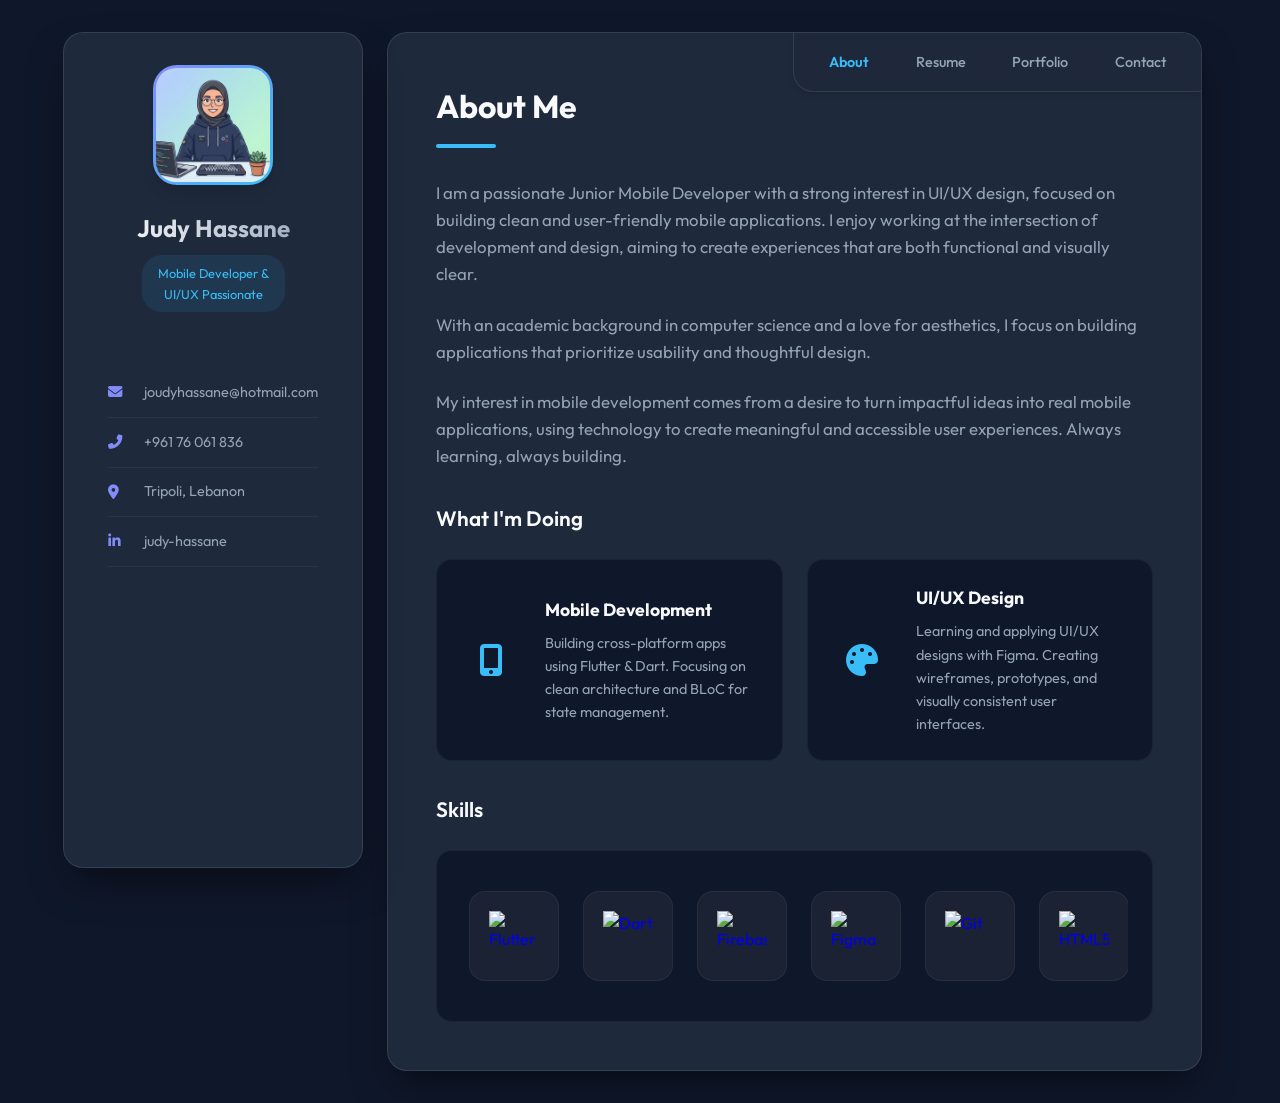
==== index.html @ ca2f1ab5 "Add portfolio files" ====
<!DOCTYPE html>
<html lang="en">

<head>
    <meta charset="UTF-8">
    <meta name="viewport" content="width=device-width, initial-scale=1.0">
    <meta name="description" content="Portfolio of Judy Hassane - Junior Mobile Developer & UI/UX Designer">
    <title>Judy Hassane | Mobile Developer & UI/UX Passionate</title>
    <link rel="stylesheet" href="style.css">
    <!-- FontAwesome -->
    <link rel="stylesheet" href="https://cdnjs.cloudflare.com/ajax/libs/font-awesome/6.4.0/css/all.min.css">
    <link rel="icon" href="images/avatar.png" type="image/png">

    <!-- EmailJS SDK -->
    <script type="text/javascript" src="https://cdn.jsdelivr.net/npm/@emailjs/browser@4/dist/email.min.js"></script>
    <script type="text/javascript">
        (function () {
            // Initialize EmailJS with Public Key
            emailjs.init({
                publicKey: "FmgMgXdOmCPGoeEEW",
            });
        })();
    </script>
</head>

<body>
    <div class="app-container">
        <!-- Sidebar -->
        <aside class="sidebar">
            <div class="profile-section">
                <div class="avatar-container">
                    <div class="avatar">
                        <img src="images/avatar.png" alt="Judy Hassane Profile">
                    </div>
                </div>
                <div class="profile-details">
                    <h1 class="name">Judy Hassane</h1>
                    <div class="role">Mobile Developer & <br> UI/UX Passionate</div>
                </div>
                <button class="info-toggle" id="info-toggle">
                    <span>Show Contacts</span>
                    <i class="fas fa-chevron-down"></i>
                </button>
            </div>

            <div class="sidebar-info-wrapper">
                <div class="contact-info">
                    <div class="info-item">
                        <i class="fas fa-envelope"></i>
                        <span><a href="mailto:joudyhassane@hotmail.com">joudyhassane@hotmail.com</a></span>
                    </div>
                    <div class="info-item">
                        <i class="fas fa-phone-alt"></i>
                        <span>+961 76 061 836</span>
                    </div>
                    <div class="info-item">
                        <i class="fas fa-map-marker-alt"></i>
                        <span>Tripoli, Lebanon</span>
                    </div>
                    <div class="info-item">
                        <i class="fab fa-linkedin-in"></i>
                        <span><a href="https://www.linkedin.com/in/judy-hassane" target="_blank">judy-hassane</a></span>
                    </div>
                </div>

                <!-- <div class="social-links">
                    <a href="https://github.com/JudyHassane" class="social-btn" aria-label="GitHub"><i
                            class="fab fa-github"></i></a>
                </div> -->
            </div>
        </aside>

        <!-- Main Content -->
        <main class="main-content">
            <!-- Navbar -->
            <nav class="navbar">
                <a href="#about" class="nav-link active">About</a>
                <a href="#resume" class="nav-link">Resume</a>
                <a href="#portfolio" class="nav-link">Portfolio</a>
                <a href="#contact" class="nav-link">Contact</a>
            </nav>

            <!-- About Section -->
            <section id="about" class="section active">
                <h2 class="section-title animate-on-scroll">About Me</h2>

                <div class="about-text animate-on-scroll">
                    <p>
                        I am a passionate Junior Mobile Developer with a strong interest in UI/UX design, focused on
                        building clean and user-friendly mobile applications. I enjoy working at the intersection of
                        development and design, aiming to create experiences that are both functional and visually
                        clear.
                    </p>
                    <p>
                        With an academic background in computer science and a love for aesthetics, I focus on building
                        applications that prioritize usability and thoughtful design.
                    </p>
                    <p>
                        My interest in mobile development comes from a desire to turn impactful ideas into real mobile
                        applications, using technology to create meaningful and accessible user experiences. Always
                        learning, always building.

                    </p>
                </div>

                <div class="sub-section animate-on-scroll">
                    <h3 class="subtitle">What I'm Doing</h3>
                    <div class="doing-grid">
                        <div class="card">
                            <div class="card-icon"><i class="fas fa-mobile-alt"></i></div>
                            <div class="card-content">
                                <h4>Mobile Development</h4>
                                <p>Building cross-platform apps using Flutter & Dart. Focusing on clean
                                    architecture and BLoC for state management.</p>
                            </div>
                        </div>
                        <div class="card">
                            <div class="card-icon"><i class="fas fa-palette"></i></div>
                            <div class="card-content">
                                <h4>UI/UX Design</h4>
                                <p>Learning and applying UI/UX designs with Figma.
                                    Creating wireframes, prototypes, and visually consistent user interfaces.</p>
                            </div>
                        </div>
                    </div>
                </div>

                <div class="sub-section animate-on-scroll">
                    <h3 class="subtitle">Skills</h3>
                    <div class="card">
                        <div class="skills-grid">
                            <div class="skill-list">
                                <a href="https://flutter.dev" target="_blank" rel="noopener noreferrer"
                                    class="skill-tag" title="Flutter">
                                    <img src="https://cdn.jsdelivr.net/gh/devicons/devicon@latest/icons/flutter/flutter-original.svg"
                                        alt="Flutter">
                                </a>
                                <a href="https://dart.dev" target="_blank" rel="noopener noreferrer" class="skill-tag"
                                    title="Dart">
                                    <img src="https://cdn.jsdelivr.net/gh/devicons/devicon@latest/icons/dart/dart-original.svg"
                                        alt="Dart">
                                </a>


                                <a href="https://firebase.google.com" target="_blank" rel="noopener noreferrer"
                                    class="skill-tag" title="Firebase">
                                    <img src="https://cdn.jsdelivr.net/gh/devicons/devicon@latest/icons/firebase/firebase-plain.svg"
                                        alt="Firebase">
                                </a>
                                <a href="https://www.figma.com" target="_blank" rel="noopener noreferrer"
                                    class="skill-tag" title="Figma">
                                    <img src="https://cdn.jsdelivr.net/gh/devicons/devicon@latest/icons/figma/figma-original.svg"
                                        alt="Figma">
                                </a>
                                <a href="https://git-scm.com/" target="_blank" rel="noopener noreferrer"
                                    class="skill-tag" title="Git">
                                    <img src="https://cdn.jsdelivr.net/gh/devicons/devicon@latest/icons/git/git-original.svg"
                                        alt="Git">
                                </a>
                                <a href="https://developer.mozilla.org/en-US/docs/Web/HTML" target="_blank"
                                    rel="noopener noreferrer" class="skill-tag" title="HTML5">
                                    <img src="https://cdn.jsdelivr.net/gh/devicons/devicon@latest/icons/html5/html5-original.svg"
                                        alt="HTML5">
                                </a>
                                <a href="https://developer.mozilla.org/en-US/docs/Web/CSS" target="_blank"
                                    rel="noopener noreferrer" class="skill-tag" title="CSS3">
                                    <img src="https://cdn.jsdelivr.net/gh/devicons/devicon@latest/icons/css3/css3-original.svg"
                                        alt="CSS3">
                                </a>
                                <a href="https://developer.mozilla.org/en-US/docs/Web/JavaScript" target="_blank"
                                    rel="noopener noreferrer" class="skill-tag" title="JavaScript">
                                    <img src="https://cdn.jsdelivr.net/gh/devicons/devicon@latest/icons/javascript/javascript-original.svg"
                                        alt="JavaScript">
                                </a>

                            </div>
                        </div>
                    </div>
                </div>
            </section>

            <!-- Resume Section -->
            <section id="resume" class="section">
                <h2 class="section-title animate-on-scroll">Resume</h2>

                <div class="timeline-container">
                    <h3 class="subtitle animate-on-scroll"><i class="fas fa-user-graduate"></i> &nbsp; Education</h3>
                    <div class="timeline animate-on-scroll">
                        <div class="timeline-item">
                            <h4 class="timeline-title">Master 2 in Web Development</h4>
                            <span class="timeline-date">2022 - 2025</span>
                            <p>Lebanese University, Fanar</p>

                        </div>
                        <div class="timeline-item">
                            <h4 class="timeline-title">BS in Computer Science</h4>
                            <span class="timeline-date">2019 - 2022</span>
                            <p>Online Academy</p>

                        </div>
                    </div>

                    <h3 class="subtitle animate-on-scroll"><i class="fas fa-briefcase"></i> &nbsp; Experience</h3>
                    <div class="timeline animate-on-scroll">
                        <div class="timeline-item">
                            <h4 class="timeline-title">Flutter Development Intern</h4>
                            <span class="timeline-date">May 2025 - Oct 2025</span>
                            <p>Intalio - Beirut, Lebanon</p>
                            <div class="timeline-desc text-muted">
                                <ul>
                                    <li>Developed a Flutter mobile app from scratch.</li>
                                    <li>Worked with Firebase for database management.</li>
                                    <li>Used clean architecture and BLoC for state management.</li>
                                </ul>
                            </div>
                        </div>
                        <div class="timeline-item">
                            <h4 class="timeline-title">UI/UX Designer Intern</h4>
                            <span class="timeline-date">Aug 2024 - Nov 2024</span>
                            <p>SeekMake - Tunisia, Remote</p>
                            <div class="timeline-desc text-muted">
                                <ul>
                                    <li>Designed mobile interfaces and user flows using Figma.</li>
                                    <li>Improved UX by redesigning screens based on user feedback.</li>
                                </ul>
                            </div>
                        </div>
                    </div>

                    <div style="margin-top: 2rem; display: flex; justify-content: flex-end;">
                        <a href="CV_JudyHassane.pdf" target="_blank" class="submit-btn animate-on-scroll"
                            style="padding: 0.8rem 1.5rem; width: auto; text-decoration: none;">
                            Download CV <i class="fas fa-download"></i>
                        </a>
                    </div>
                </div>
            </section>

            <!-- Portfolio Section -->
            <section id="portfolio" class="section">
                <h2 class="section-title animate-on-scroll">Portfolio</h2>

                <div class="filter-buttons animate-on-scroll">
                    <button class="filter-btn active" data-filter="all">All</button>
                    <button class="filter-btn" data-filter="app">Mobile</button>
                    <button class="filter-btn" data-filter="ui">UI/UX </button>
                </div>

                <div class="portfolio-grid animate-on-scroll">
                    <!-- Project 1 -->
                    <a href="project.html?id=donation-app" class="project-card" data-category="app"
                        style="text-decoration: none; color: inherit; display: block;">
                        <div class="project-img">
                            <img src="images/noor.jpg" alt="Donation App">
                            <div class="project-overlay">
                                <span class="social-btn"><i class="fas fa-eye"></i></span>
                            </div>
                        </div>
                        <div class="project-content">
                            <h4 class="project-title">Donation Mobile App</h4>
                            <span class="project-category">Flutter App</span>
                        </div>
                    </a>



                    <!-- Project 2 -->
                    <a href="project.html?id=ui-projects" class="project-card" data-category="ui"
                        style="text-decoration: none; color: inherit; display: block;">
                        <div class="project-img">
                            <img src="images/ui.jpg" alt="Learning Designs">
                            <div class="project-overlay">
                                <span class="social-btn"><i class="fas fa-eye"></i></span>
                            </div>
                        </div>
                        <div class="project-content">
                            <h4 class="project-title">UI/UX Learning Projects</h4>
                            <span class="project-category">UI/UX Design</span>
                        </div>
                    </a>

                    <!-- Project 3 -->
                    <a href="project.html?id=mini" class="project-card" data-category="app"
                        style="text-decoration: none; color: inherit; display: block;">
                        <div class="project-img">
                            <img src="images/flutte.jpg" alt="Mini Flutter Apps">
                            <div class="project-overlay">
                                <span class="social-btn"><i class="fas fa-eye"></i></span>
                            </div>
                        </div>
                        <div class="project-content">
                            <h4 class="project-title">Mini Flutter Projects</h4>
                            <span class="project-category">Flutter App</span>
                        </div>
                    </a>

                    <!-- Project 4 -->
                    <a href="project.html?id=ui-internship" class="project-card" data-category="ui"
                        style="text-decoration: none; color: inherit; display: block;">
                        <div class="project-img">
                            <img src="images/intern.jpg" alt="UI/UX Internship">
                            <div class="project-overlay">
                                <span class="social-btn"><i class="fas fa-eye"></i></span>
                            </div>
                        </div>
                        <div class="project-content">
                            <h4 class="project-title">UI/UX Internship</h4>
                            <span class="project-category">UI/UX Design</span>
                        </div>
                    </a>


                </div>
            </section>

            <!-- Contact Section -->
            <section id="contact" class="section">
                <h2 class="section-title animate-on-scroll">Contact</h2>

                <div class="contact-container animate-on-scroll">
                    <p style="margin-bottom: 2rem; color: var(--text-muted);">
                        Feel free to reach out to me for any questions or opportunities.
                    </p>

                    <form id="contact-form" class="contact-form">
                        <div class="form-row">
                            <div class="form-group">
                                <input type="text" name="from_name" class="form-input" placeholder="Your Name" required>
                            </div>
                            <div class="form-group">
                                <input type="email" name="from_email" class="form-input" placeholder="Your Email"
                                    required>
                            </div>
                        </div>
                        <div class="form-group">
                            <input type="text" name="subject" class="form-input" placeholder="Subject" required>
                        </div>
                        <div class="form-group">
                            <textarea class="form-input" rows="5" name="message" placeholder="Your Message" required
                                style="resize: none;"></textarea>
                        </div>
                        <button type="submit" class="submit-btn">
                            <i class="fas fa-paper-plane"></i> Send Message
                        </button>
                    </form>
                </div>
            </section>
        </main>
    </div>

    <script src="script.js"></script>
</body>

</html>
---- style.css ----
/* Fonts */
@import url('https://fonts.googleapis.com/css2?family=Outfit:wght@300;400;500;600;700&display=swap');

html {
    scrollbar-gutter: stable;
}

:root {
    --body-bg: #0f172a;
    /* Lighter background */
    --bg-color: #0f172a;
    /* Slate 900 - Portfolio Container */
    --sidebar-bg: #1e293b;
    /* Slate 800 */
    --card-bg: #0f172a;
    /* Darker card bg for contrast inside panels */
    --card-hover: #334155;
    /* Slate 700 */
    --primary-color: #38bdf8;
    /* Sky 400 */
    --secondary-color: #818cf8;
    /* Indigo 400 */
    --text-main: #f8fafc;
    /* Slate 50 */
    --text-muted: #94a3b8;
    /* Slate 400 */
    --shadow: 0 4px 6px -1px rgb(0 0 0 / 0.1), 0 2px 4px -2px rgb(0 0 0 / 0.1);
    --shadow-lg: 0 10px 15px -3px rgb(0 0 0 / 0.1), 0 4px 6px -4px rgb(0 0 0 / 0.1);
    --radius: 16px;
    --transition: 0.3s cubic-bezier(0.4, 0, 0.2, 1);
}

* {
    margin: 0;
    padding: 0;
    box-sizing: border-box;
}

body {
    font-family: 'Outfit', sans-serif;
    background-color: var(--body-bg);
    color: var(--text-main);
    line-height: 1.6;
    overflow-x: hidden;
    padding: 2rem 0;
    /* Add padding to body to ensure top/bottom spacing */
}

/* Animations */
@keyframes fadeInUp {
    from {
        opacity: 0;
        transform: translateY(20px);
    }

    to {
        opacity: 1;
        transform: translateY(0);
    }
}

.fade-in-up {
    animation: fadeInUp 0.6s ease-out forwards;
}

/* Layout */
.app-container {
    display: flex;
    min-height: 90vh;
    /* Reduced from 100vh to fit with margins */
    width: 90%;
    /* Slightly smaller width */
    max-width: 1200px;
    /* Reduced max-width to center and narrow right side */
    margin: 0 auto;
    background-color: transparent;
    /* Add gap between panels */
    gap: 1.5rem;
    /* Remove wrapper styling */
    border-radius: 0;
    box-shadow: none;
    position: relative;
    /* Align items to start for sticky behavior */
    align-items: flex-start;
}

/* Sidebar */
.sidebar {
    width: 300px;
    background: var(--sidebar-bg);
    padding: 2rem;
    display: flex;
    flex-direction: column;
    align-items: center;
    position: sticky;
    top: 2rem;
    /* Stick with consistent offset */
    min-height: calc(100vh - 4rem);
    max-height: calc(100vh - 4rem);
    overflow-y: auto;
    scrollbar-width: none;
    -ms-overflow-style: none;
    border: 1px solid rgba(255, 255, 255, 0.1);
    border-radius: 20px;
    box-shadow: 0 20px 40px -10px rgba(0, 0, 0, 0.5);
    z-index: 10;
    transition: transform 0.3s ease;
    flex-shrink: 0;
}

.sidebar::-webkit-scrollbar {
    display: none;
}

.profile-section {
    text-align: center;
    margin-bottom: 2rem;
    position: relative;
    width: 100%;
}

.info-toggle {
    margin-top: 1.5rem;
    background: rgba(255, 255, 255, 0.05);
    border: 1px solid rgba(255, 255, 255, 0.1);
    color: var(--primary-color);
    padding: 0.6rem 1.2rem;
    border-radius: 12px;
    font-size: 0.85rem;
    cursor: pointer;
    display: none;
    /* Hidden on desktop */
    align-items: center;
    justify-content: center;
    gap: 0.5rem;
    transition: var(--transition);
    font-family: inherit;
    font-weight: 500;
    margin-left: auto;
    margin-right: auto;
}

.info-toggle:hover {
    background: rgba(56, 189, 248, 0.1);
    border-color: var(--primary-color);
}

.info-toggle i {
    transition: transform 0.3s ease;
    font-size: 0.8rem;
}

.sidebar.active .info-toggle i {
    transform: rotate(180deg);
}

.avatar-container {
    width: 120px;
    height: 120px;
    margin: 0 auto 1.5rem;
    border-radius: 24px;
    /* Squircle nicely */
    overflow: hidden;
    background: linear-gradient(135deg, var(--secondary-color), var(--primary-color));
    padding: 3px;
    box-shadow: var(--shadow-lg);
}

.avatar img {
    width: 100%;
    height: 100%;
    object-fit: cover;
    border-radius: 20px;
    background-color: var(--bg-color);
}

.name {
    font-size: 1.5rem;
    font-weight: 700;
    margin-bottom: 0.5rem;
    background: linear-gradient(to right, #fff, var(--text-muted));
    -webkit-background-clip: text;
    background-clip: text;
    -webkit-text-fill-color: transparent;
}

.role {
    font-size: 0.8rem;
    color: var(--primary-color);
    background: rgba(56, 189, 248, 0.1);
    padding: 0.5rem 1rem;
    border-radius: 20px;
    display: inline-block;
    margin-bottom: 1.5rem;
}

.contact-info {
    width: 100%;
    margin-bottom: 2rem;
}

.info-item {
    display: flex;
    align-items: center;
    gap: 1rem;
    padding: 0.8rem 0;
    border-bottom: 1px solid rgba(255, 255, 255, 0.05);
    color: var(--text-muted);
    font-size: 0.9rem;
}

.info-item a {
    color: inherit;
    text-decoration: none;
    transition: var(--transition);
}

.info-item a:hover {
    color: var(--primary-color);
    text-decoration: underline;
}

.info-item i {
    color: var(--secondary-color);
    width: 20px;
}

.social-links {
    display: flex;
    gap: 1rem;
    justify-content: center;
    margin-top: auto;
    margin-bottom: 0.5rem;
}

.social-btn {
    width: 40px;
    height: 40px;
    border-radius: 50%;
    background: rgba(255, 255, 255, 0.05);
    display: flex;
    align-items: center;
    justify-content: center;
    color: var(--text-muted);
    transition: var(--transition);
    text-decoration: none;
}

.social-btn:hover {
    background: var(--primary-color);
    color: white;
    transform: translateY(-3px);
    box-shadow: 0 5px 15px rgba(56, 189, 248, 0.3);
}

/* Main Content */
.main-content {
    flex: 1;
    /* margin-left: 300px; REMOVED because sidebar is now flex item */
    padding: 3rem;
    position: relative;
    width: 100%;
    /* Take remaining space */
    /* Standalone card styles */
    background: var(--sidebar-bg);
    /* Match sidebar color */
    border: 1px solid rgba(255, 255, 255, 0.1);
    border-radius: 20px;
    box-shadow: 0 20px 40px -10px rgba(0, 0, 0, 0.5);
    min-height: calc(100vh - 4rem);
    /* Ensure consistent height */
    min-width: 0;
    /* Prevent flex item from expanding beyond available space */
}

/* Navbar */
.navbar {
    position: absolute;
    top: 0;
    right: 0;
    background: rgba(30, 41, 59, 0.8);
    backdrop-filter: blur(12px);
    padding: 0.5rem 1rem;
    /* Round inner corner for the "tab" look */
    border-bottom-left-radius: 20px;
    /* Round outer corner to match the main card's radius perfectly */
    border-top-right-radius: 20px;
    border: 1px solid rgba(255, 255, 255, 0.1);
    /* Remove borders touching the edge to blend in */
    border-top: none;
    border-right: none;
    z-index: 20;
    display: flex;
    gap: 0.5rem;
    box-shadow: var(--shadow);
}

.nav-link {
    color: var(--text-muted);
    text-decoration: none;
    padding: 0.6rem 1.2rem;
    border-radius: 12px;
    font-size: 0.9rem;
    font-weight: 500;
    transition: var(--transition);
    cursor: pointer;
}

.nav-link:hover {
    color: var(--text-main);
}

.nav-link.active {
    background: transparent;
    color: var(--primary-color);
    font-weight: 600;
}

/* Sections */
.section {
    display: none;
    animation: fadeIn 0.5s ease-out forwards;
    min-height: 80vh;
}

.section.active {
    display: block;
}

@keyframes fadeIn {
    from {
        opacity: 0;
        transform: translateY(20px);
    }

    to {
        opacity: 1;
        transform: translateY(0);
    }
}

.section-title {
    font-size: 2rem;
    font-weight: 700;
    margin-bottom: 2rem;
    padding-bottom: 1rem;
    position: relative;
}

.section-title::after {
    content: '';
    position: absolute;
    bottom: 0;
    left: 0;
    width: 60px;
    height: 4px;
    background: var(--primary-color);
    border-radius: 2px;
}

/* About Section */
.about-text p {
    margin-bottom: 1.5rem;
    color: var(--text-muted);
    font-size: 1.05rem;
}

.subtitle {
    font-size: 1.3rem;
    font-weight: 600;
    margin: 2rem 0 1.5rem;
    color: var(--text-main);
}

.doing-grid,
.skills-grid {
    display: grid;
    grid-template-columns: repeat(auto-fit, minmax(280px, 1fr));
    gap: 1.5rem;
}

.card {
    background: var(--card-bg);
    border: 1px solid rgba(255, 255, 255, 0.05);
    padding: 1.5rem;
    border-radius: var(--radius);
    transition: var(--transition);
    position: relative;
    overflow: hidden;
}

.card:hover {
    transform: translateY(-5px);
    border-color: rgba(56, 189, 248, 0.3);
    box-shadow: var(--shadow-lg);
}

.card-icon {
    width: 48px;
    height: 48px;
    margin-bottom: 1rem;
    color: var(--primary-color);
    font-size: 1.5rem;
    display: flex;
    align-items: center;
}

.card h4 {
    margin-bottom: 0.5rem;
    font-size: 1.1rem;
}

.card p {
    color: var(--text-muted);
    font-size: 0.9rem;
}

/* Specific styles for "What I'm doing" cards */
.doing-grid .card {
    display: flex;
    align-items: center;
    gap: 1.5rem;
}

.doing-grid .card .card-icon {
    width: 60px;
    height: 60px;
    font-size: 2rem;
    margin-bottom: 0;
    justify-content: center;
    background: transparent;
    border-radius: 0;
    flex-shrink: 0;
}

.doing-grid .card .card-content {
    flex: 1;
}

/* Custom Scrollbar for Skill List */
.skill-list::-webkit-scrollbar {
    height: 3px;
}

.skill-list::-webkit-scrollbar-track {
    background: rgba(255, 255, 255, 0.05);
    border-radius: 4px;
}

.skill-list::-webkit-scrollbar-thumb {
    background: var(--primary-color);
    border-radius: 4px;
}

.skill-list {
    display: flex;
    flex-wrap: nowrap;
    gap: 1.5rem;
    overflow-x: auto;
    padding: 1rem 0.5rem;
    /* Add top padding to prevent hover clipping */
    -webkit-overflow-scrolling: touch;
    align-items: center;
}

.skill-tag {
    background: rgba(255, 255, 255, 0.05);
    width: 90px;
    height: 90px;
    border-radius: 16px;
    display: flex;
    align-items: center;
    justify-content: center;
    transition: var(--transition);
    border: 1px solid rgba(255, 255, 255, 0.05);
    text-decoration: none;
    cursor: pointer;
    flex-shrink: 0;
}

.skill-tag img {
    width: 50px;
    height: 50px;
    object-fit: contain;
    transition: transform 0.3s ease;
}

.skill-tag:hover {
    background: rgba(56, 189, 248, 0.1);
    border-color: var(--primary-color);
    transform: translateY(-5px);
}

.skill-tag:hover img {
    transform: scale(1.2);
}

/* Resume Timeline */
.timeline {
    position: relative;
    padding-left: 2rem;
    border-left: 2px solid rgba(255, 255, 255, 0.1);
}

.timeline-item {
    position: relative;
    margin-bottom: 2.5rem;
}

.timeline-item::before {
    content: '';
    position: absolute;
    /* Fix alignment: -2rem (padding) - 1px (border-center) - 8px (half-circle) = -2rem - 9px */
    left: calc(-2rem - 9px);
    /* center on line */
    top: 5px;
    width: 12px;
    height: 12px;
    background: var(--bg-color);
    border: 2px solid var(--primary-color);
    border-radius: 50%;
    z-index: 1;
    transition: var(--transition);
}

.timeline-item:hover::before {
    background: var(--primary-color);
    box-shadow: 0 0 0 4px rgba(56, 189, 248, 0.2);
}

.timeline-title {
    font-size: 1.1rem;
    font-weight: 600;
    margin-bottom: 0.3rem;
    color: var(--text-main);

}

.timeline-desc ul {
    padding-left: 1.2rem;
    margin-top: 0.5rem;
}

.timeline-desc li {
    margin-bottom: 0.3rem;
}

.timeline-date {
    color: var(--primary-color);
    font-size: 0.85rem;
    margin-bottom: 0.8rem;
    display: block;
}

.timeline text {
    color: var(--text-muted);
}

/* Portfolio grid */
.filter-buttons {
    margin-bottom: 2rem;
    display: flex;
    gap: 1rem;
    flex-wrap: wrap;
}

.filter-btn {
    background: transparent;
    border: none;
    color: var(--text-muted);
    cursor: pointer;
    font-size: 1rem;
    transition: var(--transition);
    padding: 0.5rem 0;
    position: relative;
}

.filter-btn.active,
.filter-btn:hover {
    color: var(--primary-color);
}

.filter-btn.active::after {
    content: '';
    position: absolute;
    bottom: 0;
    left: 0;
    width: 100%;
    height: 2px;
    background: var(--primary-color);
}

.portfolio-grid {
    display: grid;
    grid-template-columns: repeat(auto-fill, minmax(220px, 1fr));
    gap: 2rem;
}

.project-card {
    background: var(--card-bg);
    border-radius: var(--radius);
    overflow: hidden;
    position: relative;
    transition: var(--transition);
    border: 1px solid rgba(255, 255, 255, 0.05);
}

.project-card:hover {
    transform: translateY(-5px);
    box-shadow: var(--shadow-lg);
}



.project-img {
    height: 200px;
    width: 100%;
    overflow: hidden;
    position: relative;
}

.project-img img {
    width: 100%;
    height: 100%;
    object-fit: cover;
    object-position: center;
    transition: transform 0.5s ease;
}



.project-card:hover .project-img img {
    transform: scale(1.1);
}

.project-overlay {
    position: absolute;
    inset: 0;
    background: rgba(15, 23, 42, 0.8);
    display: flex;
    align-items: center;
    justify-content: center;
    opacity: 0;
    transition: var(--transition);
}

.project-card:hover .project-overlay {
    opacity: 1;
}

.project-overlay .social-btn {
    background: transparent;
    color: white;
    font-size: 1.5rem;
}

.project-overlay .social-btn:hover {
    background: transparent;
    color: var(--primary-color);
    box-shadow: none;
    transform: scale(1.1);
}

.project-content {
    padding: 0.5rem;
    height: 70px;
}

.project-title {
    font-size: 0.95rem;
    font-weight: 600;
    margin-bottom: 0.4rem;
}

.project-category {
    color: var(--primary-color);
    font-size: 0.85rem;
}

/* Contact Form */
.form-row {
    display: flex;
    gap: 1.5rem;
}

.form-row .form-group {
    flex: 1;
}

@media (max-width: 768px) {
    .form-row {
        flex-direction: column;
        gap: 0;
    }
}

.contact-form {
    background: var(--card-bg);
    padding: 2rem;
    border-radius: var(--radius);
    border: 1px solid rgba(255, 255, 255, 0.05);
}

.form-group {
    margin-bottom: 1.5rem;
}

.form-input {
    width: 100%;
    background: rgba(15, 23, 42, 0.5);
    border: 1px solid rgba(255, 255, 255, 0.1);
    border-radius: 12px;
    padding: 1rem;
    color: var(--text-main);
    font-family: inherit;
    transition: var(--transition);
}

.form-input:focus {
    outline: none;
    border-color: var(--primary-color);
    background: rgba(15, 23, 42, 0.8);
}

.submit-btn {
    background: var(--primary-color);
    color: #0f172a;
    border: none;
    padding: 1rem 2rem;
    border-radius: 12px;
    font-weight: 600;
    cursor: pointer;
    transition: var(--transition);
    display: flex;
    align-items: center;
    gap: 0.5rem;
}

.submit-btn:hover {
    background: var(--secondary-color);
    transform: translateY(-2px);
}

/* Mobile Responsiveness */

@media (max-width: 1250px) {
    .app-container {
        flex-direction: column;
        padding: 1rem;
        gap: 1rem;
        width: 95%;
        /* Smaller width */
        max-width: 800px;
        /* Constrain max width for better look */
    }

    .sidebar {
        width: 100%;
        min-height: auto;
        height: auto;
        position: relative;
        padding: 1.5rem;
        top: 0;
        margin-bottom: 0.5rem;
    }

    .profile-section {
        display: flex !important;
        align-items: center;
        justify-content: space-between;
        text-align: left;
        margin-bottom: 0;
        gap: 1.5rem;
        /* Increased gap */
    }

    .avatar-container {
        width: 110px;
        /* Bigger size */
        height: 110px;
        margin: 0;
        flex-shrink: 0;
    }

    .profile-details {
        display: flex;
        flex-direction: column;
        justify-content: center;
        margin-right: auto;
    }

    .name {
        font-size: 1.6rem;
        /* Bigger name */
        margin-bottom: 0.2rem;
    }

    .role {
        font-size: 0.8rem;
        /* Smaller title */
        margin-bottom: 0;
        padding: 0.2rem 0.6rem;
        white-space: nowrap;
        /* Single line */
    }

    .role br {
        display: none;
        /* Hide break */
    }

    .info-toggle {
        display: flex;
        margin: 0;
        position: static;
    }

    .sidebar-info-wrapper {
        max-height: 0;
        overflow: hidden;
        transition: max-height 0.4s cubic-bezier(0.4, 0, 0.2, 1), opacity 0.3s ease-out;
        /* Faster hide */
        opacity: 0;
        width: 100%;
        margin-top: 0;
    }

    .sidebar.active .sidebar-info-wrapper {
        max-height: 800px;
        opacity: 1;
        margin-top: 2rem;
        transition: max-height 0.5s cubic-bezier(0.4, 0, 0.2, 1), opacity 0.3s ease-in;
        /* Faster expand */
    }

    .main-content {
        margin-left: 0;
        width: 100%;
        padding: 1.5rem;
        padding-top: 4rem;
        /* Space for navbar if it stays top-right */
    }

    .navbar {
        position: fixed;
        bottom: 1.5rem;
        top: auto;
        right: 50%;
        transform: translateX(50%);
        width: 90%;
        justify-content: space-around;
        background: rgba(30, 41, 59, 0.95);
        border: 1px solid rgba(255, 255, 255, 0.2);
        border-radius: 20px;
        padding: 0.8rem;
    }

    .nav-link {
        padding: 0.8rem;
        font-size: 0.8rem;
        display: flex;
        flex-direction: column;
        align-items: center;
        gap: 4px;
    }

    .section {
        padding-bottom: 80px;
        /* Space for navbar */
    }
}
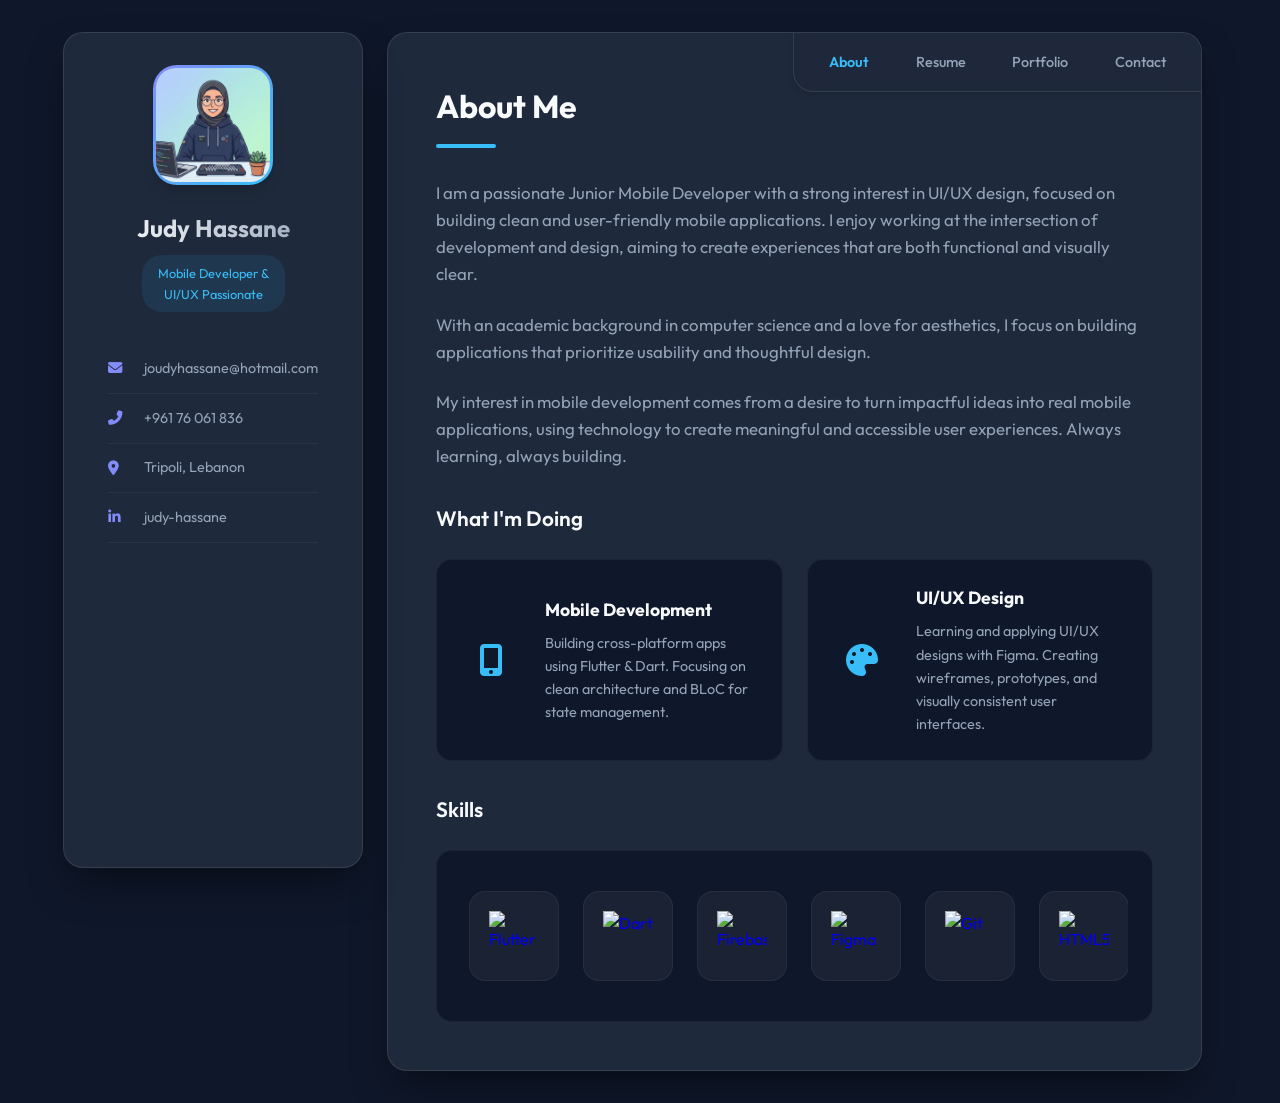
==== commit 844682dd: "Update portfolio files" ====
--- a/index.html
+++ b/index.html
@@ -251,7 +251,7 @@
                     <a href="project.html?id=donation-app" class="project-card" data-category="app"
                         style="text-decoration: none; color: inherit; display: block;">
                         <div class="project-img">
-                            <img src="images/noor.jpg" alt="Donation App">
+                            <img src="images/card_1.png" alt="Donation App">
                             <div class="project-overlay">
                                 <span class="social-btn"><i class="fas fa-eye"></i></span>
                             </div>
@@ -268,7 +268,7 @@
                     <a href="project.html?id=ui-projects" class="project-card" data-category="ui"
                         style="text-decoration: none; color: inherit; display: block;">
                         <div class="project-img">
-                            <img src="images/ui.jpg" alt="Learning Designs">
+                            <img src="images/card_2.png" alt="Learning Designs">
                             <div class="project-overlay">
                                 <span class="social-btn"><i class="fas fa-eye"></i></span>
                             </div>
@@ -283,7 +283,7 @@
                     <a href="project.html?id=mini" class="project-card" data-category="app"
                         style="text-decoration: none; color: inherit; display: block;">
                         <div class="project-img">
-                            <img src="images/flutte.jpg" alt="Mini Flutter Apps">
+                            <img src="images/card_3.png" alt="Mini Flutter Apps">
                             <div class="project-overlay">
                                 <span class="social-btn"><i class="fas fa-eye"></i></span>
                             </div>
@@ -298,7 +298,7 @@
                     <a href="project.html?id=ui-internship" class="project-card" data-category="ui"
                         style="text-decoration: none; color: inherit; display: block;">
                         <div class="project-img">
-                            <img src="images/intern.jpg" alt="UI/UX Internship">
+                            <img src="images/card_4.png" alt="UI/UX Internship">
                             <div class="project-overlay">
                                 <span class="social-btn"><i class="fas fa-eye"></i></span>
                             </div>
--- a/style.css
+++ b/style.css
@@ -114,13 +114,13 @@
 
 .profile-section {
     text-align: center;
-    margin-bottom: 2rem;
+    margin-bottom: 1rem;
     position: relative;
     width: 100%;
 }
 
 .info-toggle {
-    margin-top: 1.5rem;
+    margin-top: 1rem;
     background: rgba(255, 255, 255, 0.05);
     border: 1px solid rgba(255, 255, 255, 0.1);
     color: var(--primary-color);
@@ -191,7 +191,7 @@
     padding: 0.5rem 1rem;
     border-radius: 20px;
     display: inline-block;
-    margin-bottom: 1.5rem;
+    margin-bottom: 1rem;
 }
 
 .contact-info {
@@ -592,8 +592,8 @@
 
 .portfolio-grid {
     display: grid;
-    grid-template-columns: repeat(auto-fill, minmax(220px, 1fr));
-    gap: 2rem;
+    grid-template-columns: repeat(auto-fill, minmax(240px, 1fr));
+    gap: 1.5rem;
 }
 
 .project-card {
@@ -613,21 +613,30 @@
 
 
 .project-img {
-    height: 200px;
+    height: 180px;
     width: 100%;
     overflow: hidden;
     position: relative;
-}
+    background-color: var(--card-bg);
+    /* Ensure background blends */
+}
+
+/* 
+.project-thumb-icon styles removed
+*/
 
 .project-img img {
     width: 100%;
     height: 100%;
-    object-fit: cover;
+    object-fit: contain;
+    /* Don't stretch, keep aspect ratio */
     object-position: center;
+    padding: 1.2rem;
+    /* Add padding so it doesn't take all space */
     transition: transform 0.5s ease;
-}
-
-
+    -webkit-mask-image: radial-gradient(circle, black 50%, transparent 100%);
+    mask-image: radial-gradient(circle, black 50%, transparent 100%);
+}
 
 .project-card:hover .project-img img {
     transform: scale(1.1);
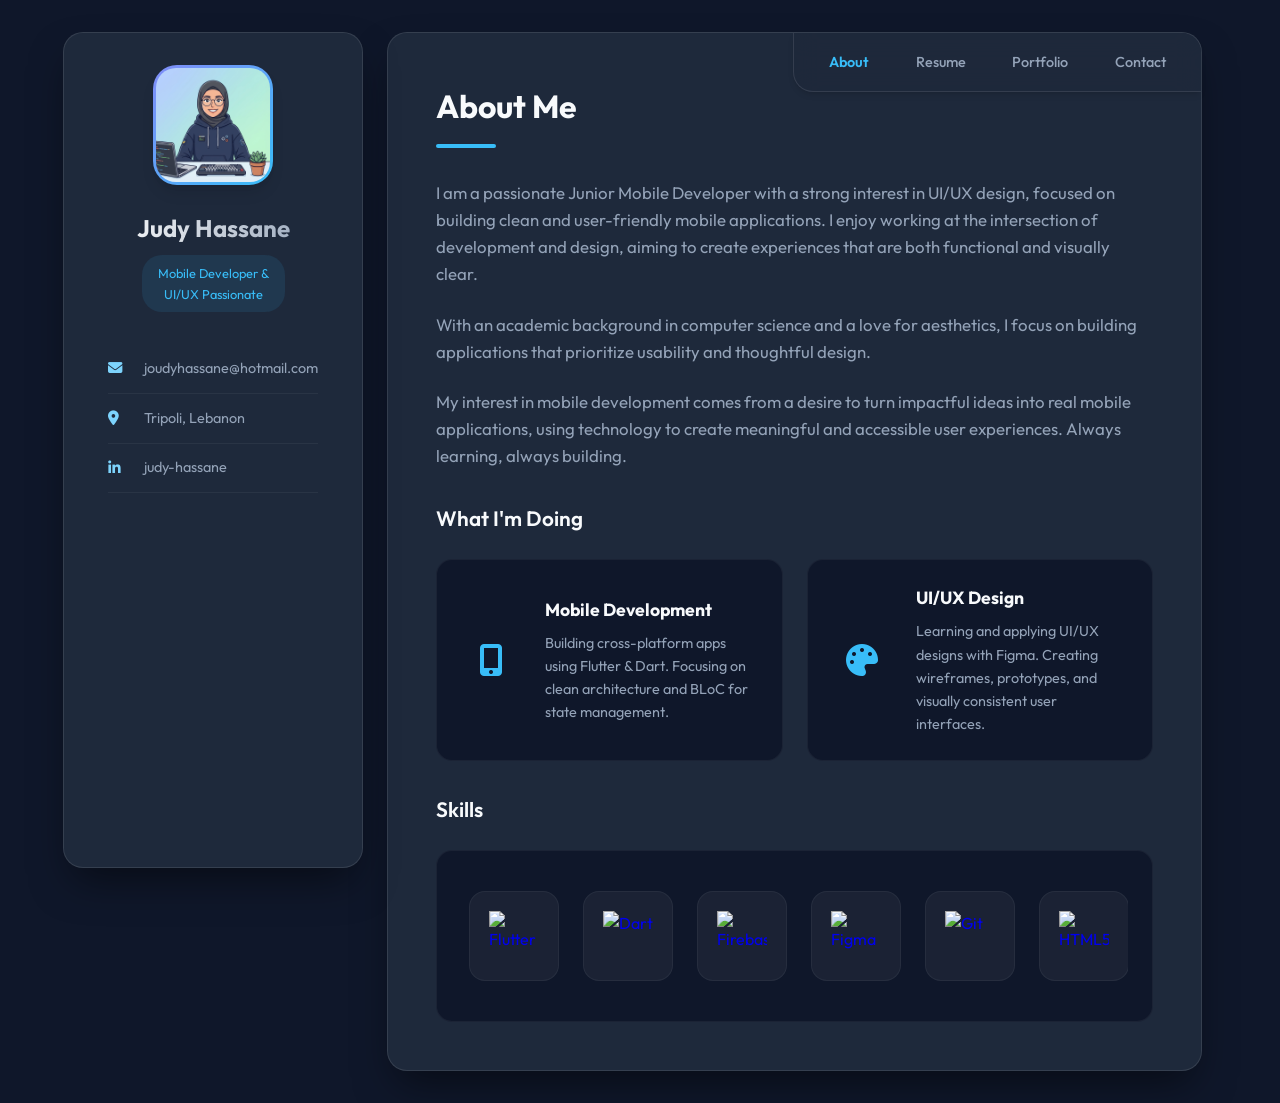
==== commit 5ced03af: "Update" ====
--- a/index.html
+++ b/index.html
@@ -48,10 +48,6 @@
                     <div class="info-item">
                         <i class="fas fa-envelope"></i>
                         <span><a href="mailto:joudyhassane@hotmail.com">joudyhassane@hotmail.com</a></span>
-                    </div>
-                    <div class="info-item">
-                        <i class="fas fa-phone-alt"></i>
-                        <span>+961 76 061 836</span>
                     </div>
                     <div class="info-item">
                         <i class="fas fa-map-marker-alt"></i>
--- a/style.css
+++ b/style.css
@@ -221,7 +221,7 @@
 }
 
 .info-item i {
-    color: var(--secondary-color);
+    color: #7dd3fc;
     width: 20px;
 }
 
